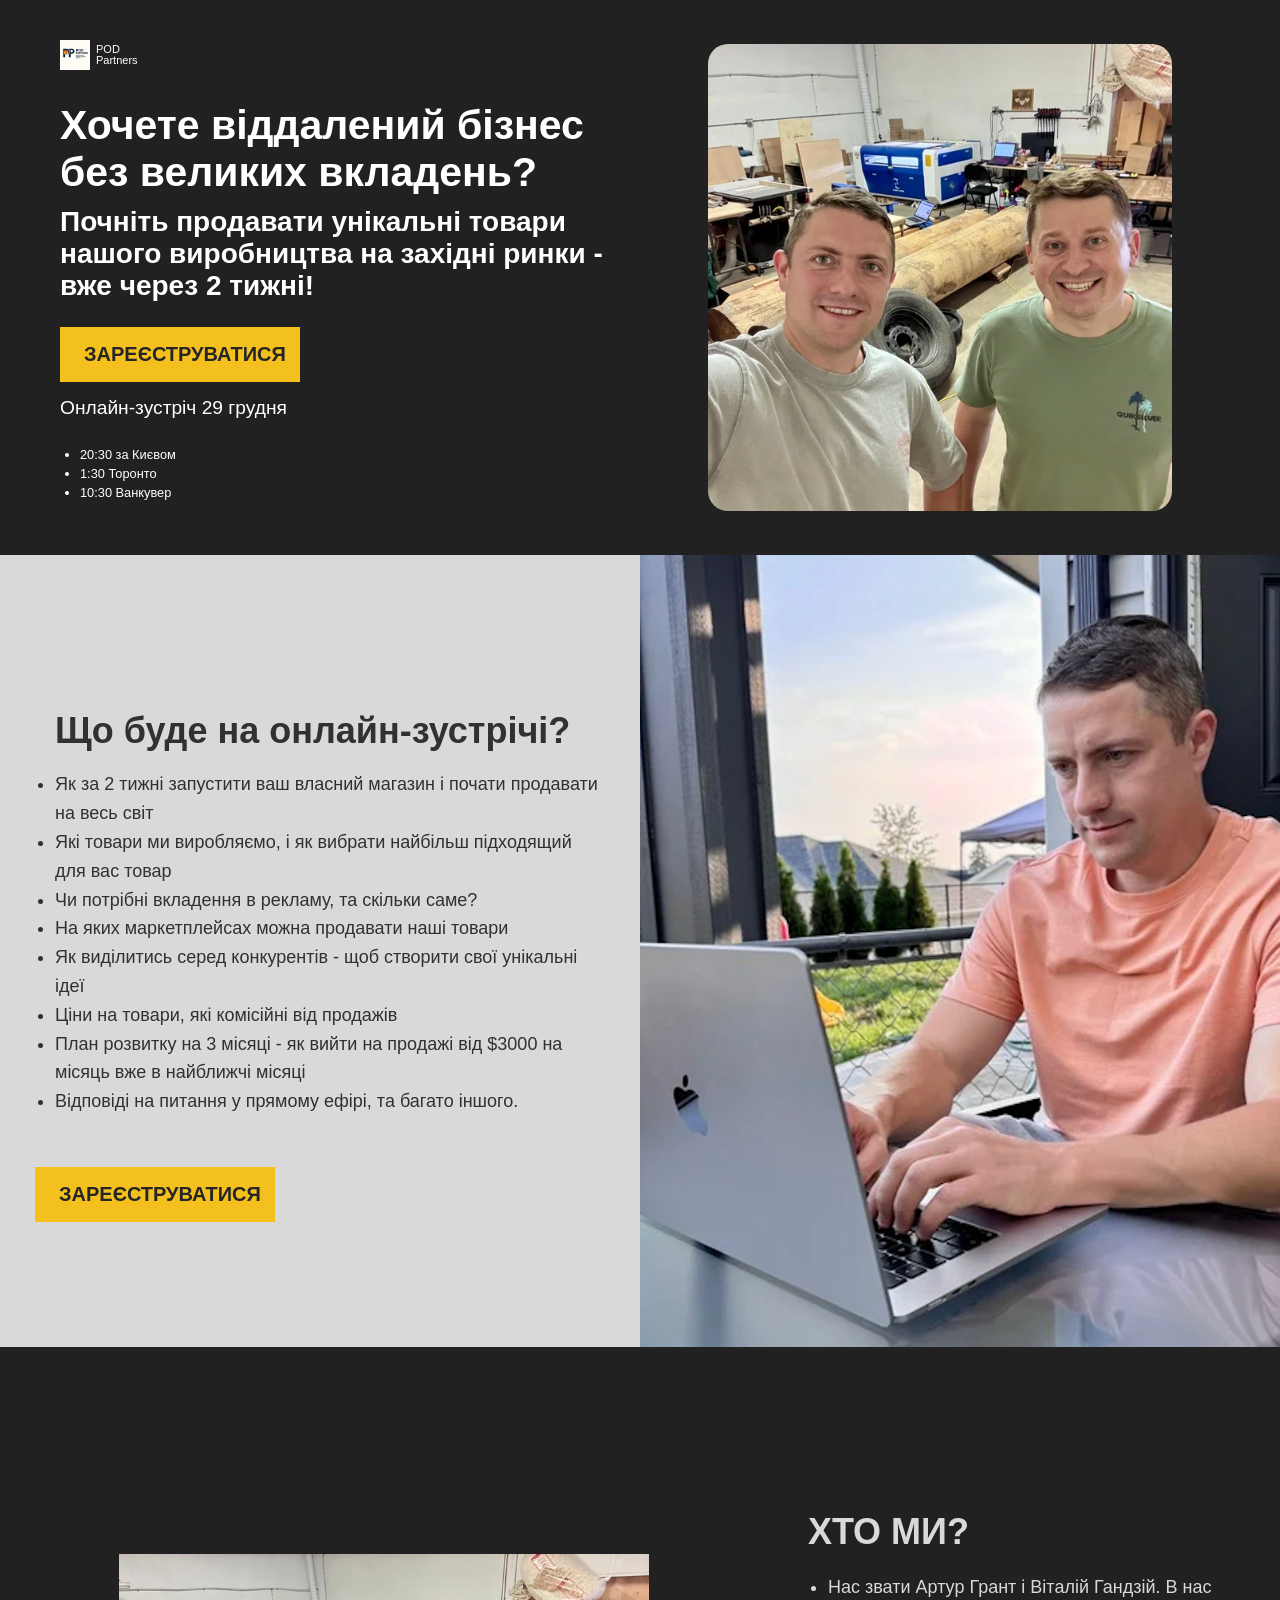
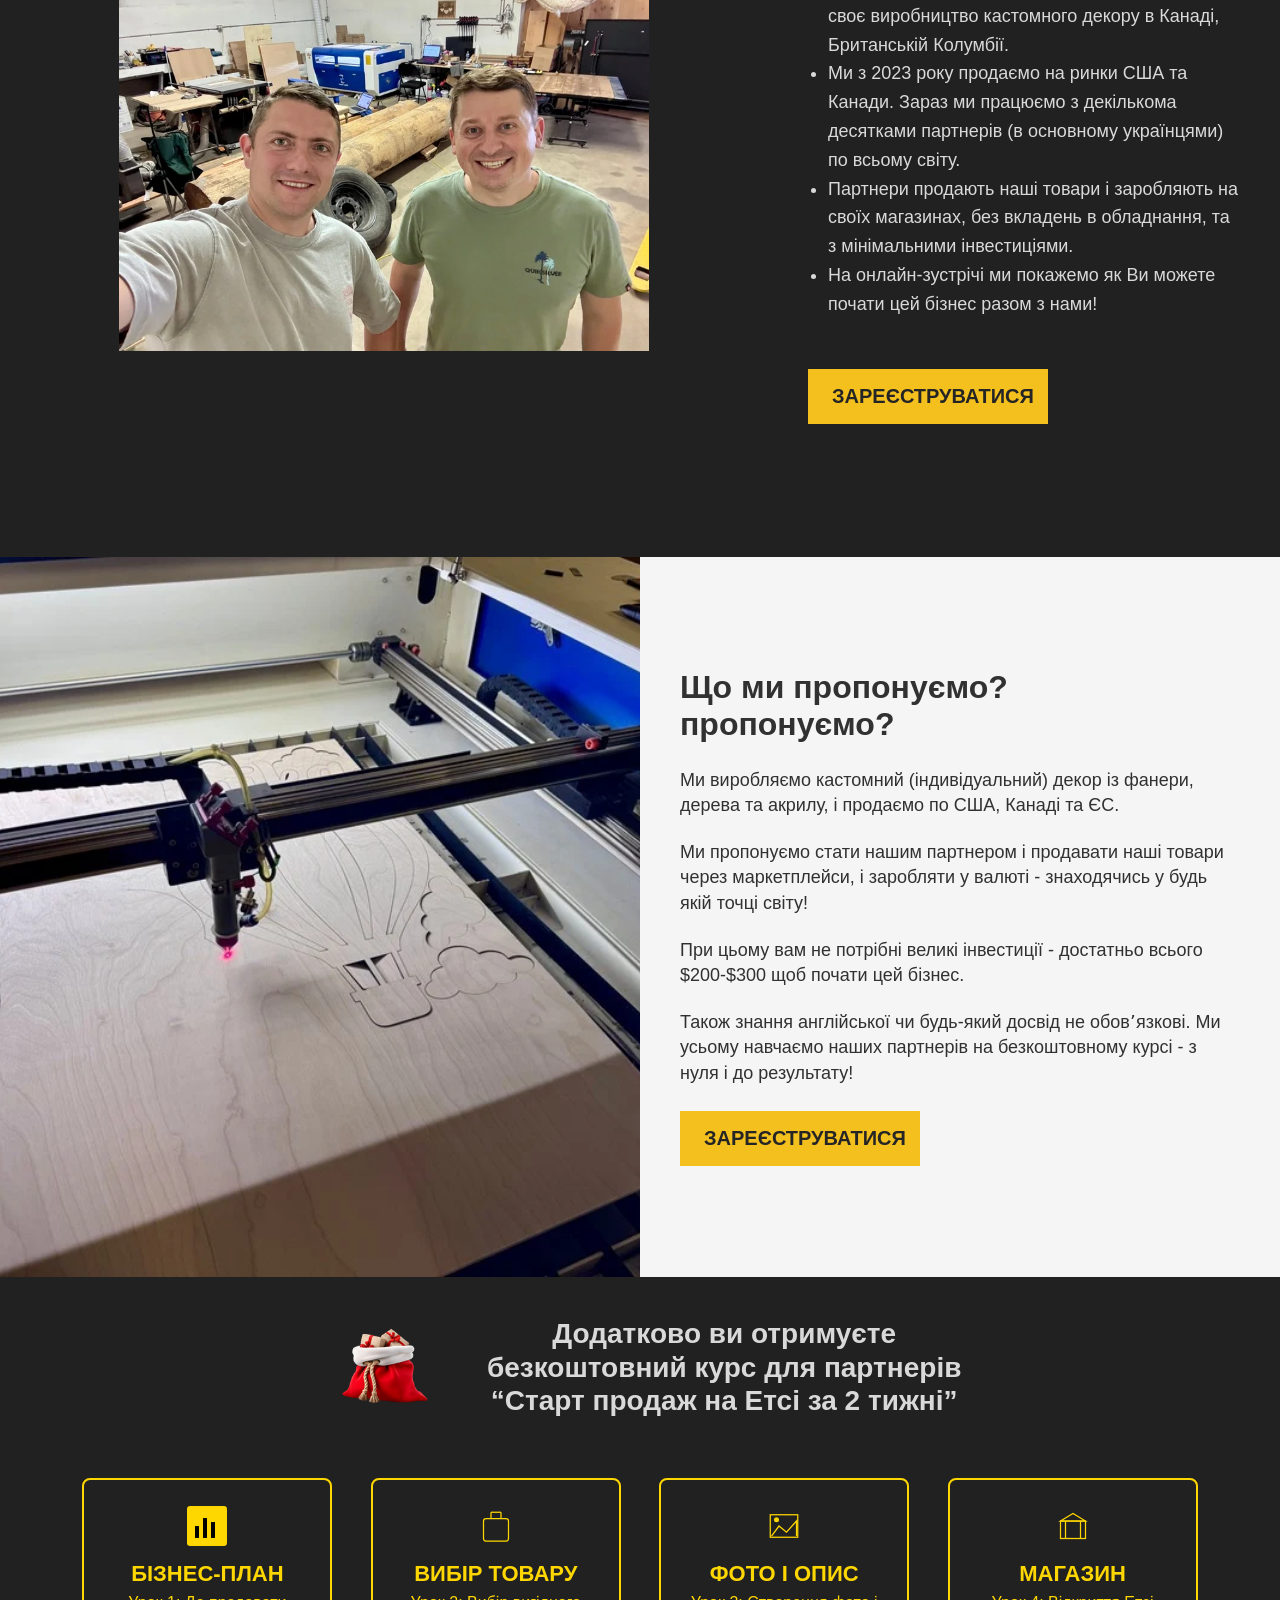
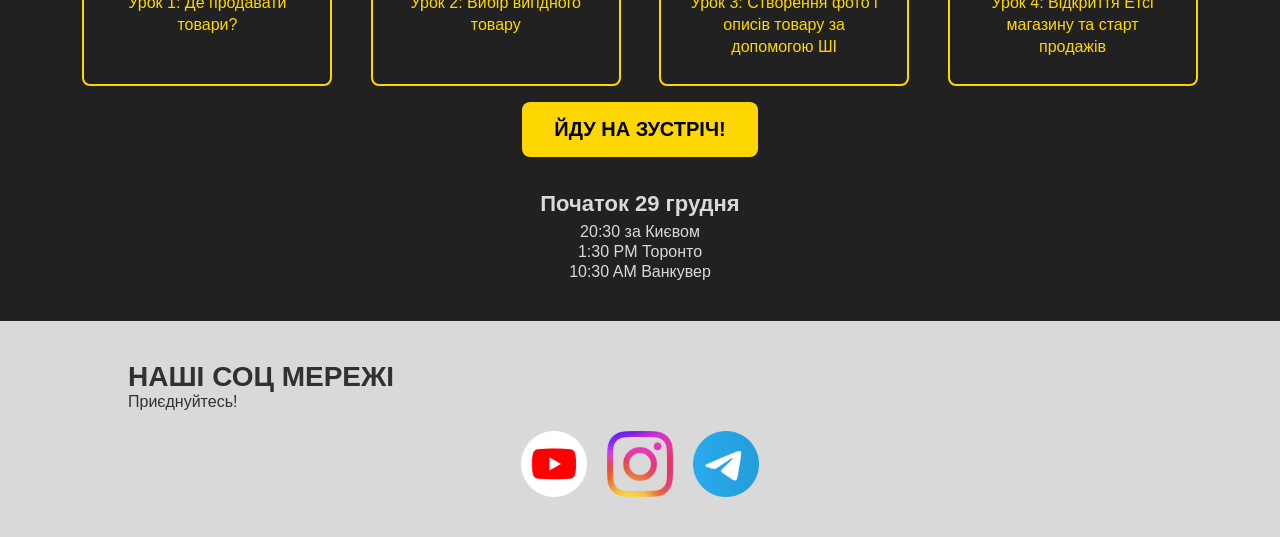
==== index.html @ 42b4d4d8 "redirect anyway" ====
<!DOCTYPE html>
<html lang="ru">

<head>
<meta charset="UTF-8">
<meta name="viewport" content="width=device-width, initial-scale=1.0">
<title>POD Partners</title>

<!-- Google tag (gtag.js) -->
<script async src="https://www.googletagmanager.com/gtag/js?id=G-GY1521CNHJ"></script>
<script>
  window.dataLayer = window.dataLayer || [];
  function gtag(){dataLayer.push(arguments);}
  gtag('js', new Date());
  gtag('config', 'G-GY1521CNHJ');
</script>

</head>

<body style="margin:0; padding:0; background:#212121; color:#fff; font-family:Arial, sans-serif; min-height:100vh;">

<!-- ===================== 1-й блок ===================== -->
<section style="display:flex; flex-wrap:wrap; width:100%; justify-content:center;">
  <div style="flex:1 1 50%; min-width:300px; max-width:600px; padding:40px 20px; box-sizing:border-box; display:flex; flex-direction:column; justify-content:center;"> 
    <div style="display:flex; align-items:center; margin-bottom:12px;">
      <img src="./img/logo.png" alt="Логотип" style="width:6%; max-width:30px; height:auto; margin-right:6px;">
      <div style="display:flex; flex-direction:column; line-height:1; margin-top:-1px;">
        <span style="font-size:11px;">POD</span>
        <span style="font-size:11px;">Partners</span>
      </div>
    </div>

    <h2 style="margin:20px 0 10px 0; font-size:clamp(30px,3.2vw,42px); line-height:clamp(1.2,1.5vw,1.5);">
      Хочете віддалений бізнес без великих вкладень?
    </h2>
    <h2 style="margin:0; font-size:clamp(20px,3.2vw,28px); line-height:clamp(1.2,1.5vw,1.5);">
      Почніть продавати унікальні товари нашого виробництва на західні ринки - вже через 2 тижні!
    </h2>

    <button onclick="openFormModal()" style="margin-top:25px; padding:16px 24px; font-size:clamp(14px,2vw,20px); font-weight:bold; background:rgb(244,192,30); color:#262525; border:none; cursor:pointer; min-width:160px; max-width:240px;">
      ЗАРЕЄСТРУВАТИСЯ
    </button>

    <h2 style="margin-top:15px; font-size:clamp(14px,1.5vw,20px); font-weight:normal; color:#fff;">
      Онлайн-зустріч 29 грудня
    </h2>
    <ul style="margin-top:10px; padding-left:20px; color:#fff; font-size:clamp(12px,1vw,16px); line-height:1.5;">
      <li>20:30 за Києвом</li>
      <li>1:30 Торонто</li>
      <li>10:30 Ванкувер</li>
    </ul>
  </div>

  <div style="flex:1 1 50%; min-width:300px; max-width:600px; padding:20px 10px; box-sizing:border-box; display:flex; justify-content:center; align-items:center;">
    <img src="./img/photo1.1.png" alt="Пример изображения" style="width:80%; max-width:100%; height:auto; border-radius:20px;">
  </div>
</section>




    <!-- 2222222222222222 -->
    <section
        style="display: flex; flex-wrap: wrap; width: 100%; min-height: 88vh; background-color: rgb(217, 217, 217);">

        <!-- Левая колонка -->
        <div
            style="flex: 1 1 50%; padding: clamp(16px, 4.4vw, 35px); box-sizing: border-box; min-width: 300px; display: flex; flex-direction: column; justify-content: center; align-items: flex-start; color: #313131;">

            <!-- Заголовок -->
            <h2
                style="font-size: clamp(26px, 5vw, 36px); color: #313131; margin-bottom: clamp(13px, 2.65vw, 18px); padding-left: 20px; text-align: left;">
                Що буде на онлайн-зустрічі?
            </h2>

            <!-- Список из 8 элементов -->
            <ul
                style="list-style: disc; padding-left: 20px; margin: 0 0 clamp(18px, 2.65vw, 26px) 0; font-size: clamp(14px, 2vw, 18px); line-height: 1.6; text-align: left;">
                <li>Як за 2 тижні запустити ваш власний магазин і почати продавати на весь світ</li>
                <li>Які товари ми виробляємо, і як вибрати найбільш підходящий для вас товар</li>
                <li>Чи потрібні вкладення в рекламу, та скільки саме?</li>
                <li>На яких маркетплейсах можна продавати наші товари</li>
                <li>Як виділитись серед конкурентів - щоб створити свої унікальні ідеї</li>
                <li>Ціни на товари, які комісійні від продажів</li>
                <li>План розвитку на 3 місяці - як вийти на продажі від $3000 на місяць вже в найближчі місяці</li>
                <li>Відповіді на питання у прямому ефірі, та багато іншого.</li>
            </ul>

            <!-- Кнопка -->
            <button onclick="openFormModal()" class="subscribeBtn" style="
        margin-top: 25px;
        padding: 16px 24px; /* увеличили внутренние отступы */
        font-size: clamp(14px, 2vw, 20px); /* увеличили размер текста */
        font-weight: bold;
        background-color: rgb(244, 192, 30);
        color: #262525;
        border: none;
        border-radius: 0;
        cursor: pointer;
        min-width: 160px; /* увеличили минимальную ширину */
        max-width: 240px; /* увеличили максимальную ширину */
    ">
                ЗАРЕЄСТРУВАТИСЯ
            </button>
        </div>

        <!-- Правая колонка с изображением -->
        <div
            style="flex: 1 1 50%; padding: 0; box-sizing: border-box; min-width: 300px; display: flex; justify-content: center; align-items: center;">
            <img src="./img/image_2-1.png" alt="Пример изображения"
                style="width: 100%; height: 100%; object-fit: cover;">
        </div>

    </section>

    <!-- 333333333 -->

    <section style="display: flex; flex-wrap: wrap; width: 100%; min-height: 90vh; background-color: #212121;">

        <!-- Левый блок с фото -->
        <div
            style="flex: 1 1 60%; display: flex; justify-content: center; align-items: center; padding: clamp(20px, 5vw, 40px); box-sizing: border-box; min-width: 300px;">
            <img src="./img/photo1.webp" alt="Фото"
                style="width: 77%; max-width: 77%; height: auto; object-fit: cover;"> <!-- было 70%, стало +10% -->
        </div>

        <!-- Правый блок с текстом и кнопкой -->
        <div
            style="flex: 1 1 40%; display: flex; flex-direction: column; justify-content: center; align-items: flex-start; padding: clamp(20px, 5vw, 40px); box-sizing: border-box; min-width: 250px; max-width: 90%; color: #313131;">

            <!-- Заголовок -->
            <h2
                style="font-size: clamp(26px, 4.5vw, 36px); color: rgb(217, 217, 217); margin-bottom: clamp(15px, 3vw, 20px);">
                ХТО МИ?
            </h2>

            <!-- Список из 4 элементов -->
            <ul
                style="list-style: disc; padding-left: 20px; margin: 0 0 clamp(20px, 3vw, 25px) 0; font-size: clamp(14px, 2vw, 18px); line-height: 1.6; color: rgb(217, 217, 217);">
                <li>Нас звати Артур Грант і Віталій Гандзій. В нас своє виробництво кастомного декору в Канаді,
                    Британській Колумбії.</li>
                <li>Ми з 2023 року продаємо на ринки США та Канади. Зараз ми працюємо з декількома десятками партнерів
                    (в основному українцями) по всьому світу.</li>
                <li>Партнери продають наші товари і заробляють на своїх магазинах, без вкладень в обладнання, та з
                    мінімальними інвестиціями.</li>
                <li>На онлайн-зустрічі ми покажемо як Ви можете почати цей бізнес разом з нами!</li>
            </ul>

            <!-- Кнопка -->
            <button onclick="openFormModal()" class="subscribeBtn" style="
        margin-top: 25px;
        padding: 16px 24px; /* увеличили внутренние отступы */
        font-size: clamp(14px, 2vw, 20px); /* увеличили размер текста */
        font-weight: bold;
        background-color: rgb(244, 192, 30);
        color: #262525;
        border: none;
        border-radius: 0;
        cursor: pointer;
        min-width: 160px; /* увеличили минимальную ширину */
        max-width: 240px; /* увеличили максимальную ширину */
    ">
                ЗАРЕЄСТРУВАТИСЯ
            </button>

        </div>

    </section>

    <!-- 44444444444 -->
    <section style="display: flex; flex-wrap: wrap; width: 100%; min-height: 80vh; background-color: #f5f5f5;">

        <!-- Левая колонка с фото -->
        <div
            style="flex: 1 1 50%; min-width: 300px; display: flex; justify-content: center; align-items: center; box-sizing: border-box; padding: 0;">
            <img src="./img/stanok.webp" alt="Фото" style="width: 100%; height: 100%; object-fit: cover;">
        </div>

        <!-- Правая колонка с текстом -->
        <div
            style="flex: 1 1 50%; min-width: 300px; display: flex; flex-direction: column; justify-content: center; align-items: flex-start; padding: clamp(20px, 4vw, 40px); box-sizing: border-box; color: #313131;">

            <!-- Заголовок -->
            <h2 style="font-size: clamp(24px, 4vw, 32px); margin: 0;">
                Що ми пропонуємо?
            </h2>
            <h2 style="font-size: clamp(24px, 4vw, 32px); margin: 0;">
                пропонуємо?
            </h2>

            <!-- Список из 4 элементов -->
            <ul
                style="list-style: none; padding-left: 0; margin: clamp(20px, 3vw, 25px) 0 0 0; font-size: clamp(14px, 2vw, 18px); line-height: 1.4;">
                <li style="margin-bottom: clamp(18px, 3.5vw, 22px);">
                    Ми виробляємо кастомний (індивідуальний) декор із фанери, дерева та акрилу, і продаємо по США,
                    Канаді та ЄС.
                </li>
                <li style="margin-bottom: clamp(18px, 3.5vw, 22px);">
                    Ми пропонуємо стати нашим партнером і продавати наші товари через маркетплейси, і заробляти у валюті
                    - знаходячись у будь якій точці світу!
                </li>
                <li style="margin-bottom: clamp(18px, 3.5vw, 22px);">
                    При цьому вам не потрібні великі інвестиції - достатньо всього $200-$300 щоб почати цей бізнес.
                </li>
                <li style="margin-bottom: 0;">
                    Також знання англійської чи будь-який досвід не обовʼязкові. Ми усьому навчаємо наших партнерів на
                    безкоштовному курсі - з нуля і до результату!
                </li>
            </ul>


            <!-- Кнопка -->
            <button onclick="openFormModal()" class="subscribeBtn" style="
        margin-top: 25px;
        padding: 16px 24px; /* увеличили внутренние отступы */
        font-size: clamp(14px, 2vw, 20px); /* увеличили размер текста */
        font-weight: bold;
        background-color: rgb(244, 192, 30);
        color: #262525;
        border: none;
        border-radius: 0;
        cursor: pointer;
        min-width: 160px; /* увеличили минимальную ширину */
        max-width: 240px; /* увеличили максимальную ширину */
    ">
                ЗАРЕЄСТРУВАТИСЯ
            </button>

        </div>

    </section>

    <!-- 555555555555 -->

    <section
        style="background-color: #212121; color: #fff; width: 100%; padding: clamp(20px, 5vw, 40px) 0; display: flex; flex-direction: column; align-items: center;">

        <!-- Блок с фото и заголовками -->
        <div
            style="display: flex; align-items: center; justify-content: center; width: 90%; max-width: 1200px; flex-wrap: wrap; gap: clamp(20px, 3vw, 40px); margin-bottom: clamp(40px, 5vw, 60px);">

            <!-- Фото слева, увеличено -->
            <img src="./img/mishok.webp" alt="Фото"
                style="height: 100%; width: auto; object-fit: cover; max-height: calc(3 * 1.2em * 1.5);">

            <!-- Текст справа, по центру колонки, крупнее -->
            <div
                style="display: flex; flex-direction: column; justify-content: center; height: 100%; text-align: center;">
                <span
                    style="font-weight: bold; color: rgb(217, 217, 217);font-size: clamp(20px, 3vw, 28px); line-height: 1.2;">Додатково
                    ви отримуєте</span>
                <span
                    style="font-weight: bold; font-size: clamp(20px, 3vw, 28px); color: rgb(217, 217, 217); line-height: 1.2;">
                    безкоштовний курс для партнерів
                </span>
                <span
                    style="font-weight: bold;color: rgb(217, 217, 217); font-size: clamp(20px, 3vw, 28px); line-height: 1.2;">“Старт
                    продаж на Етсі за 2 тижні”</span>
            </div>

        </div>

        <!-- Золотые рамки под блоком -->
        <div
            style="display: flex; flex-wrap: wrap; justify-content: center; gap: clamp(20px, 3vw, 40px); width: 90%; max-width: 1200px;">

            <!-- Блок 1 -->
            <div
                style="flex: 1 1 220px; max-width: 250px; border: 2px solid gold; display: flex; flex-direction: column; align-items: center; padding: clamp(20px, 2vw, 30px); box-sizing: border-box; text-align: center; border-radius: 8px;">
                <svg width="40" height="40" viewBox="0 0 50 50" xmlns="http://www.w3.org/2000/svg">
                    <rect width="50" height="50" rx="4" ry="4" fill="gold" />
                    <rect x="10" y="25" width="5" height="15" fill="#000" />
                    <rect x="20" y="15" width="5" height="25" fill="#000" />
                    <rect x="30" y="20" width="5" height="20" fill="#000" />
                </svg>
                <h3
                    style="font-size: clamp(18px, 2.5vw, 22px); color: gold; font-weight: bold; margin: clamp(10px, 1.5vw, 15px) 0 5px 0;">
                    БІЗНЕС-ПЛАН</h3>
                <p style="font-size: clamp(14px, 1.8vw, 16px); color: gold; line-height: 1.4; margin: 0;">Урок 1: Де
                    продавати товари?</p>
            </div>

            <!-- Блок 2 -->
            <div
                style="flex: 1 1 220px; max-width: 250px; border: 2px solid gold; display: flex; flex-direction: column; align-items: center; padding: clamp(20px, 2vw, 30px); box-sizing: border-box; text-align: center; border-radius: 8px;">
                <svg width="40" height="40" viewBox="0 0 64 64" xmlns="http://www.w3.org/2000/svg">
                    <rect x="12" y="20" width="40" height="36" rx="4" ry="4" fill="none" stroke="gold"
                        stroke-width="2" />
                    <line x1="24" y1="20" x2="24" y2="10" stroke="gold" stroke-width="2" />
                    <line x1="40" y1="20" x2="40" y2="10" stroke="gold" stroke-width="2" />
                    <line x1="24" y1="10" x2="40" y2="10" stroke="gold" stroke-width="2" />
                </svg>
                <h3
                    style="font-size: clamp(18px, 2.5vw, 22px); color: gold; font-weight: bold; margin: clamp(10px, 1.5vw, 15px) 0 5px 0;">
                    ВИБІР ТОВАРУ</h3>
                <p style="font-size: clamp(14px, 1.8vw, 16px); color: gold; line-height: 1.4; margin: 0;">Урок 2: Вибір
                    вигідного товару</p>
            </div>

            <!-- Блок 3 -->
            <div
                style="flex: 1 1 220px; max-width: 250px; border: 2px solid gold; display: flex; flex-direction: column; align-items: center; padding: clamp(20px, 2vw, 30px); box-sizing: border-box; text-align: center; border-radius: 8px;">
                <svg width="40" height="40" viewBox="0 0 64 64" xmlns="http://www.w3.org/2000/svg">
                    <rect x="10" y="14" width="44" height="36" fill="none" stroke="gold" stroke-width="2" />
                    <polyline points="12,48 24,32 36,42 52,24 52,48" fill="none" stroke="gold" stroke-width="2" />
                    <circle cx="20" cy="22" r="3" fill="gold" stroke="gold" stroke-width="2" />
                </svg>
                <h3
                    style="font-size: clamp(18px, 2.5vw, 22px); color: gold; font-weight: bold; margin: clamp(10px, 1.5vw, 15px) 0 5px 0;">
                    ФОТО І ОПИС</h3>
                <p style="font-size: clamp(14px, 1.8vw, 16px); color: gold; line-height: 1.4; margin: 0;">Урок 3:
                    Створення фото і описів товару за допомогою ШІ</p>
            </div>

            <!-- Блок 4 -->
            <div
                style="flex: 1 1 220px; max-width: 250px; border: 2px solid gold; display: flex; flex-direction: column; align-items: center; padding: clamp(20px, 2vw, 30px); box-sizing: border-box; text-align: center; border-radius: 8px;">
                <svg width="40" height="40" viewBox="0 0 64 64" xmlns="http://www.w3.org/2000/svg">
                    <rect x="12" y="24" width="40" height="28" fill="none" stroke="gold" stroke-width="2" />
                    <polygon points="12,24 32,12 52,24" fill="none" stroke="gold" stroke-width="2" />
                    <line x1="20" y1="24" x2="20" y2="52" stroke="gold" stroke-width="2" />
                    <line x1="44" y1="24" x2="44" y2="52" stroke="gold" stroke-width="2" />
                </svg>
                <h3
                    style="font-size: clamp(18px, 2.5vw, 22px);  color: gold; font-weight: bold; margin: clamp(10px, 1.5vw, 15px) 0 5px 0;">
                    МАГАЗИН</h3>
                <p style="font-size: clamp(14px, 1.8vw, 16px); color: gold; line-height: 1.4; margin: 0;">Урок 4:
                    Відкриття Етсі магазину та старт продажів</p>
            </div>

        </div>
        <button onclick="openFormModal()" class="subscribeBtn" style="
    padding: clamp(12px, 2vw, 16px) clamp(24px, 4vw, 32px);
    font-size: clamp(16px, 2vw, 20px);
    font-weight: bold;
    color: #000;
    background-color: gold;
    border: none;
    border-radius: 8px;
    cursor: pointer;
    transition: transform 0.2s, background-color 0.2s;
    margin-top: clamp(12px, 2vw, 16px);
" onmouseover="this.style.transform='scale(1.05)'; this.style.backgroundColor='#f4c01e';"
            onmouseout="this.style.transform='scale(1)'; this.style.backgroundColor='gold';">
            ЙДУ НА ЗУСТРІЧ!
        </button>

        <div style="text-align: center; margin-top: clamp(2px, 0.5vw, 4px); max-width: 600px;">
            <h4
                style="font-size: clamp(18px, 2.5vw, 22px); color: rgb(217, 217, 217); font-weight: bold; margin-bottom: clamp(4px, 0.5vw, 6px);">
                Початок 29 грудня
            </h4>
            <ul
                style="list-style: none; padding: 0; margin: 0; display: flex; flex-direction: column; gap: clamp(1px, 0.3vw, 2px); align-items: center;">
                <li style="font-size: clamp(14px, 1.8vw, 16px); color: rgb(217, 217, 217);">20:30 за Києвом</li>
                <li style="font-size: clamp(14px, 1.8vw, 16px); color: rgb(217, 217, 217);">1:30 PM Торонто</li>
                <li style="font-size: clamp(14px, 1.8vw, 16px); color: rgb(217, 217, 217);">10:30 AM Ванкувер</li>
            </ul>
        </div>



    </section>

    <!-- 66666666666666 -->

    <section
        style="background-color: rgb(217, 217, 217); color: #fff; width: 100%; padding: clamp(20px, 5vw, 40px) 0; display: flex; flex-direction: column; align-items: flex-start;">

        <!-- Заголовок -->
        <h2 style="font-size: clamp(22px, 3vw, 28px); color: #313131; font-weight: bold; margin: 0 0 0 10%;">
            НАШІ СОЦ МЕРЕЖІ
        </h2>

        <span
            style="font-size: clamp(14px, 1.5vw, 16px); color: #313131; font-weight: normal; margin: 0 0 0 10%; display: block;">
            Приєднуйтесь!
        </span>

        <!-- Ряд фото -->
        <div
            style="display: flex; justify-content: center; gap: clamp(12px, 3vw, 20px); width: 100%; margin-top: clamp(10px, 2vw, 20px);">
            <!-- Фото 1 -->
            <a href="https://www.youtube.com/channel/UCvHFZEfZ4lCTB4Y58-z7Aaw" target="_blank"
                style="display: block; width: clamp(33px, 6vw, 66px); height: clamp(33px, 6vw, 66px); border-radius: 8px; overflow: hidden;">
                <img src="./img/utub.png" alt="youtube" style="width: 100%; height: 100%; object-fit: cover;">
            </a>

            <!-- Фото 2 -->
            <a href="https://instagram.com" target="_blank"
                style="display: block; width: clamp(33px, 6vw, 66px); height: clamp(33px, 6vw, 66px); border-radius: 8px; overflow: hidden;">
                <img src="./img/insta.webp" alt="Instagram" style="width: 100%; height: 100%; object-fit: cover;">
            </a>

            <!-- Фото 3 -->
            <a href="https://t.me/+5SDJBIJl-fRlMWIy" target="_blank"
                style="display: block; width: clamp(33px, 6vw, 66px); height: clamp(33px, 6vw, 66px); border-radius: 8px; overflow: hidden;">
                <img src="./img/telega.webp" alt="telegram" style="width: 100%; height: 100%; object-fit: cover;">
            </a>
        </div>



    </section>


<!-- ===================== Модальное окно ===================== -->
<!-- FORM MODAL -->
<!-- FORM MODAL -->
<!-- FORM MODAL -->
<div id="formModal" style="
    display:none;
    position:fixed;
    inset:0;
    background:rgba(0,0,0,0.7);
    justify-content:center;
    align-items:center;
    z-index:9999;
    padding: clamp(16px, 4vw, 32px);
    box-sizing:border-box;
">

    <div style="
        background-color: rgb(217, 217, 217);
        width: 100%;
        max-width: clamp(320px, 40vw, 420px);
        border-radius: clamp(10px, 2vw, 16px);
        padding: clamp(20px, 5vw, 40px);
        position: relative;
        box-shadow: 0 10px 40px rgba(0,0,0,0.4);
        box-sizing: border-box;
    ">

        <button onclick="closeFormModal()" style="
            position:absolute;
            top: clamp(10px, 2vw, 16px);
            right: clamp(10px, 2vw, 16px);
            background:none;
            border:none;
            font-size: clamp(22px, 3vw, 26px);
            cursor:pointer;
            color:#313131;
        ">×</button>

        <h2 style="
            font-size: clamp(22px, 3vw, 28px);
            color: #313131;
            font-weight: bold;
            margin: 0 0 6px 0;
        ">ЗАЛИШАЙ ЗАЯВКУ</h2>

        <span style="
            font-size: clamp(14px, 1.5vw, 16px);
            color: #313131;
            display: block;
            margin-bottom: 20px;
        ">Ми зв’яжемось з тобою</span>

        <!-- SENDPULSE FORM -->
        <div id="sp-form-250745"
             sp-id="250745"
             sp-hash="6c9dc17687c10e9f210d3dfa3d459ca02bd064362a7ea7143cd0230efe058e1b"
             sp-lang="ua"
             class="sp-form sp-form-regular">

            <div class="sp-form-fields-wrapper">
                <form id="mySendPulseForm" novalidate class="sp-element-container">

                    <!-- EMAIL -->
                    <div class="sp-field" style="margin-bottom: 14px;">
                        <label style="font-weight:bold;color:#313131;">Email *</label>
                        <input type="email"
                               name="sform[email]"
                               required
                               style="width:100%;padding:12px;border-radius:8px;border:1px solid #aaa;">
                    </div>

                    <!-- NAME -->
                    <div class="sp-field" style="margin-bottom: 18px;">
                        <label style="font-weight:bold;color:#313131;">Ім'я</label>
                        <input type="text"
                               name="sform[0JjQvNGP]"
                               style="width:100%;padding:12px;border-radius:8px;border:1px solid #aaa;">
                    </div>

                    <!-- 🔒 UTM HIDDEN FIELDS -->
                    <input type="hidden" name="utm_source">
                    <input type="hidden" name="utm_medium">
                    <input type="hidden" name="utm_campaign">
                    <input type="hidden" name="utm_content">
                    <input type="hidden" name="utm_term">

                    <button type="submit" class="sp-button" style="
                        width:100%;
                        padding:14px;
                        font-size:18px;
                        font-weight:bold;
                        background:gold;
                        border:none;
                        border-radius:8px;
                        cursor:pointer;
                    ">
                        ЙДУ НА ЗУСТРІЧ!
                    </button>

                </form>
            </div>
        </div>
        <!-- /SENDPULSE FORM -->

    </div>
</div>

<script async src="//web.webformscr.com/apps/fc3/build/default-handler.js"></script>

<script>
    // Открытие и закрытие модалки
    function openFormModal() {
        const modal = document.getElementById('formModal');
        if(modal) modal.style.display = 'flex';
    }

    function closeFormModal() {
        const modal = document.getElementById('formModal');
        if(modal) modal.style.display = 'none';
    }

    // Заполнение UTM
    (function () {
        const params = new URLSearchParams(window.location.search);
        const utms = ['utm_source','utm_medium','utm_campaign','utm_content','utm_term'];

        utms.forEach(utm => {
            const input = document.querySelector(`input[name="${utm}"]`);
            if (input && params.get(utm)) {
                input.value = params.get(utm);
            }
        });
    })();

    // Универсальная отправка формы + редирект
    const form = document.getElementById('mySendPulseForm');
    if(form){
        form.addEventListener('submit', function(e){
            e.preventDefault();

            // Отправка через SendPulse, если скрипт доступен
            if(typeof sp !== 'undefined' && sp.forms && sp.forms.submit){
                sp.forms.submit(form);
            }

            // Редирект в любом случае через 1 сек
            setTimeout(()=>{
                closeFormModal();
                window.location.href = 'thank-you.html';
            }, 1000); // 1 сек задержка, чтобы отправка прошла
        });
    }
</script>



  </body>
  </html>
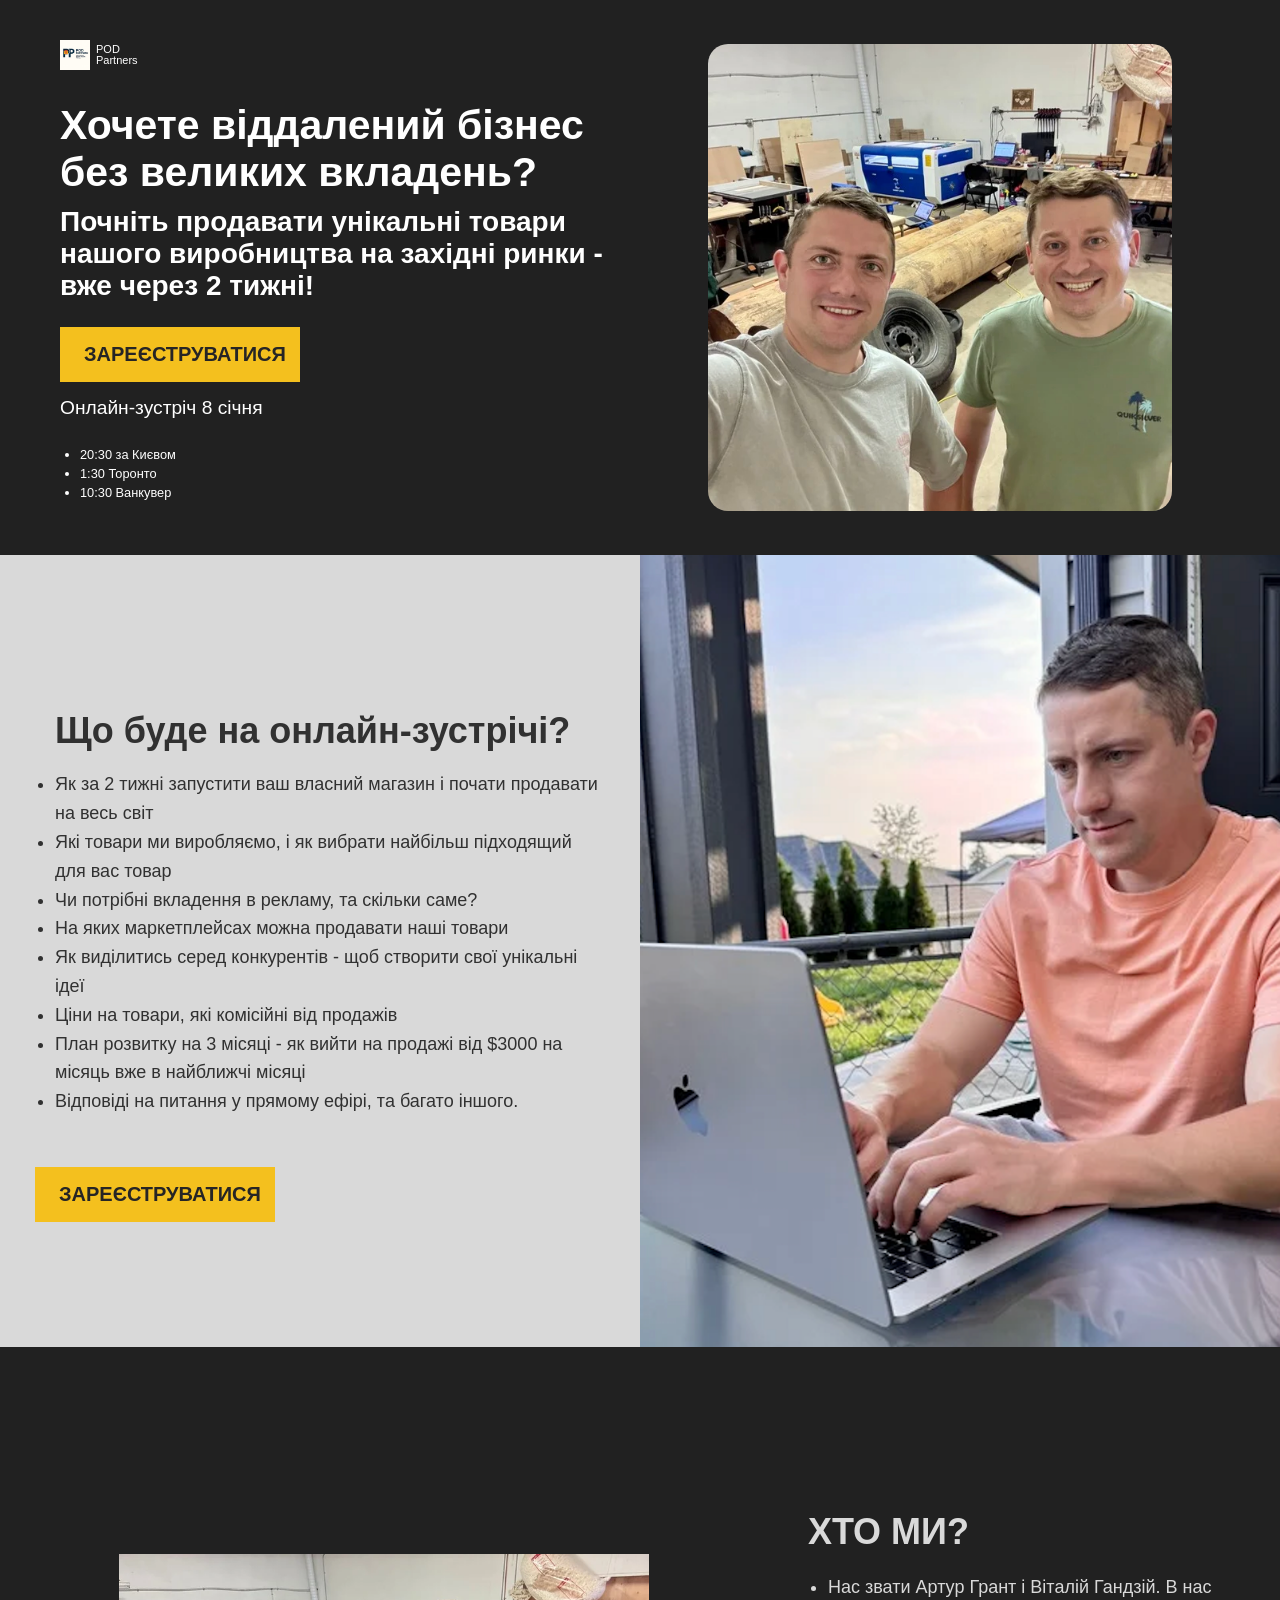
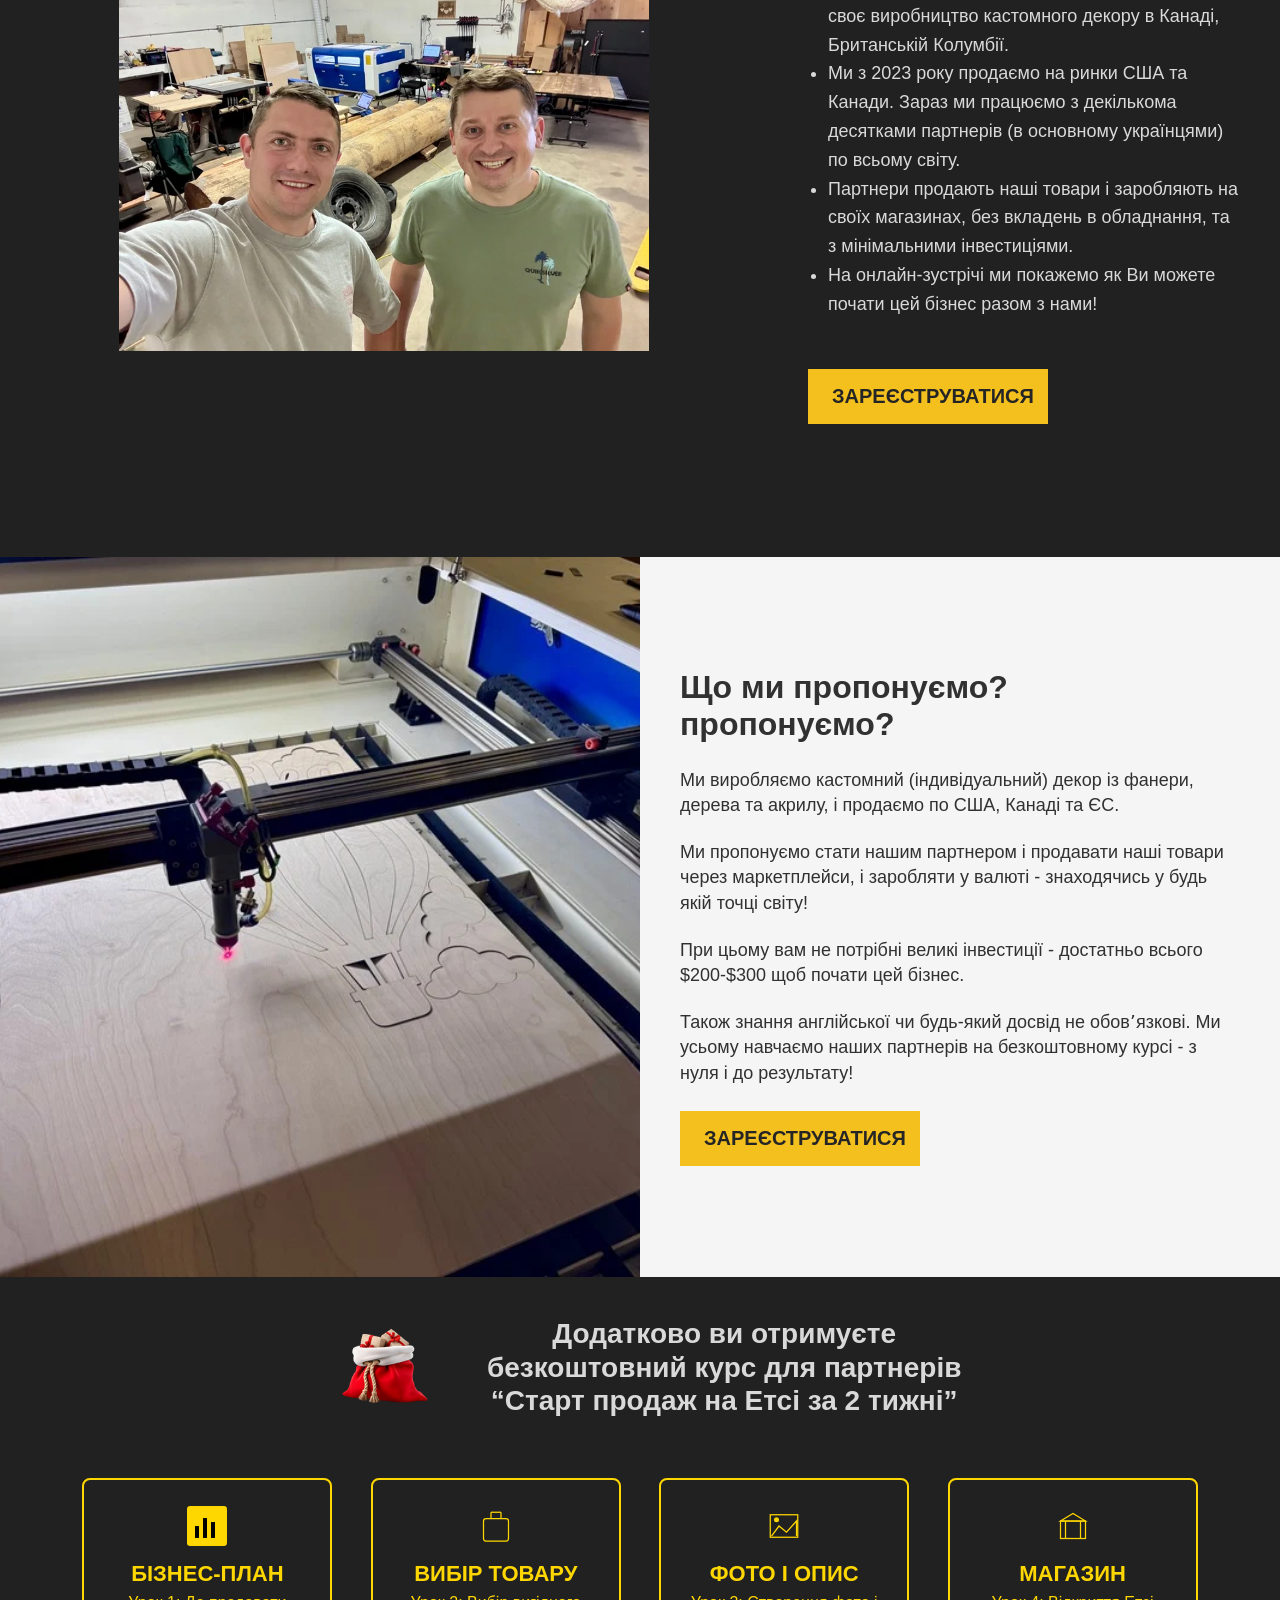
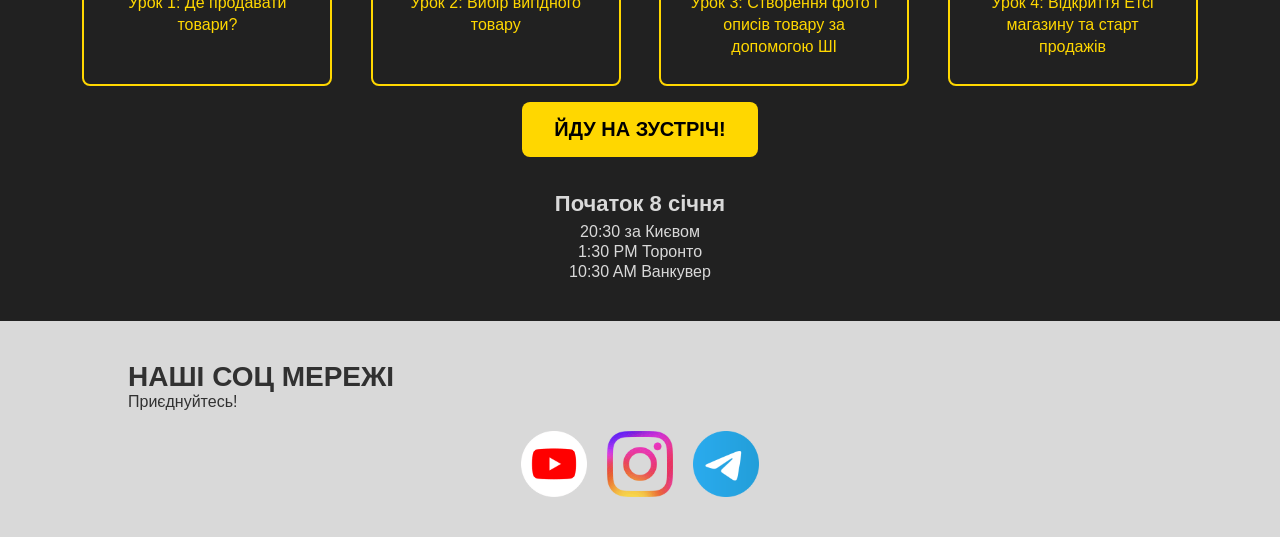
==== commit e4cee4c4: "change date 8 Jun" ====
--- a/index.html
+++ b/index.html
@@ -2,59 +2,65 @@
 <html lang="ru">
 
 <head>
-<meta charset="UTF-8">
-<meta name="viewport" content="width=device-width, initial-scale=1.0">
-<title>POD Partners</title>
-
-<!-- Google tag (gtag.js) -->
-<script async src="https://www.googletagmanager.com/gtag/js?id=G-GY1521CNHJ"></script>
-<script>
-  window.dataLayer = window.dataLayer || [];
-  function gtag(){dataLayer.push(arguments);}
-  gtag('js', new Date());
-  gtag('config', 'G-GY1521CNHJ');
-</script>
+    <meta charset="UTF-8">
+    <meta name="viewport" content="width=device-width, initial-scale=1.0">
+    <title>POD Partners</title>
+
+    <!-- Google tag (gtag.js) -->
+    <script async src="https://www.googletagmanager.com/gtag/js?id=G-GY1521CNHJ"></script>
+    <script>
+        window.dataLayer = window.dataLayer || [];
+        function gtag() { dataLayer.push(arguments); }
+        gtag('js', new Date());
+        gtag('config', 'G-GY1521CNHJ');
+    </script>
 
 </head>
 
 <body style="margin:0; padding:0; background:#212121; color:#fff; font-family:Arial, sans-serif; min-height:100vh;">
 
-<!-- ===================== 1-й блок ===================== -->
-<section style="display:flex; flex-wrap:wrap; width:100%; justify-content:center;">
-  <div style="flex:1 1 50%; min-width:300px; max-width:600px; padding:40px 20px; box-sizing:border-box; display:flex; flex-direction:column; justify-content:center;"> 
-    <div style="display:flex; align-items:center; margin-bottom:12px;">
-      <img src="./img/logo.png" alt="Логотип" style="width:6%; max-width:30px; height:auto; margin-right:6px;">
-      <div style="display:flex; flex-direction:column; line-height:1; margin-top:-1px;">
-        <span style="font-size:11px;">POD</span>
-        <span style="font-size:11px;">Partners</span>
-      </div>
-    </div>
-
-    <h2 style="margin:20px 0 10px 0; font-size:clamp(30px,3.2vw,42px); line-height:clamp(1.2,1.5vw,1.5);">
-      Хочете віддалений бізнес без великих вкладень?
-    </h2>
-    <h2 style="margin:0; font-size:clamp(20px,3.2vw,28px); line-height:clamp(1.2,1.5vw,1.5);">
-      Почніть продавати унікальні товари нашого виробництва на західні ринки - вже через 2 тижні!
-    </h2>
-
-    <button onclick="openFormModal()" style="margin-top:25px; padding:16px 24px; font-size:clamp(14px,2vw,20px); font-weight:bold; background:rgb(244,192,30); color:#262525; border:none; cursor:pointer; min-width:160px; max-width:240px;">
-      ЗАРЕЄСТРУВАТИСЯ
-    </button>
-
-    <h2 style="margin-top:15px; font-size:clamp(14px,1.5vw,20px); font-weight:normal; color:#fff;">
-      Онлайн-зустріч 29 грудня
-    </h2>
-    <ul style="margin-top:10px; padding-left:20px; color:#fff; font-size:clamp(12px,1vw,16px); line-height:1.5;">
-      <li>20:30 за Києвом</li>
-      <li>1:30 Торонто</li>
-      <li>10:30 Ванкувер</li>
-    </ul>
-  </div>
-
-  <div style="flex:1 1 50%; min-width:300px; max-width:600px; padding:20px 10px; box-sizing:border-box; display:flex; justify-content:center; align-items:center;">
-    <img src="./img/photo1.1.png" alt="Пример изображения" style="width:80%; max-width:100%; height:auto; border-radius:20px;">
-  </div>
-</section>
+    <!-- ===================== 1-й блок ===================== -->
+    <section style="display:flex; flex-wrap:wrap; width:100%; justify-content:center;">
+        <div
+            style="flex:1 1 50%; min-width:300px; max-width:600px; padding:40px 20px; box-sizing:border-box; display:flex; flex-direction:column; justify-content:center;">
+            <div style="display:flex; align-items:center; margin-bottom:12px;">
+                <img src="./img/logo.png" alt="Логотип"
+                    style="width:6%; max-width:30px; height:auto; margin-right:6px;">
+                <div style="display:flex; flex-direction:column; line-height:1; margin-top:-1px;">
+                    <span style="font-size:11px;">POD</span>
+                    <span style="font-size:11px;">Partners</span>
+                </div>
+            </div>
+
+            <h2 style="margin:20px 0 10px 0; font-size:clamp(30px,3.2vw,42px); line-height:clamp(1.2,1.5vw,1.5);">
+                Хочете віддалений бізнес без великих вкладень?
+            </h2>
+            <h2 style="margin:0; font-size:clamp(20px,3.2vw,28px); line-height:clamp(1.2,1.5vw,1.5);">
+                Почніть продавати унікальні товари нашого виробництва на західні ринки - вже через 2 тижні!
+            </h2>
+
+            <button onclick="openFormModal()"
+                style="margin-top:25px; padding:16px 24px; font-size:clamp(14px,2vw,20px); font-weight:bold; background:rgb(244,192,30); color:#262525; border:none; cursor:pointer; min-width:160px; max-width:240px;">
+                ЗАРЕЄСТРУВАТИСЯ
+            </button>
+
+            <h2 style="margin-top:15px; font-size:clamp(14px,1.5vw,20px); font-weight:normal; color:#fff;">
+                Онлайн-зустріч 8 січня
+            </h2>
+            <ul
+                style="margin-top:10px; padding-left:20px; color:#fff; font-size:clamp(12px,1vw,16px); line-height:1.5;">
+                <li>20:30 за Києвом</li>
+                <li>1:30 Торонто</li>
+                <li>10:30 Ванкувер</li>
+            </ul>
+        </div>
+
+        <div
+            style="flex:1 1 50%; min-width:300px; max-width:600px; padding:20px 10px; box-sizing:border-box; display:flex; justify-content:center; align-items:center;">
+            <img src="./img/photo1.1.png" alt="Пример изображения"
+                style="width:80%; max-width:100%; height:auto; border-radius:20px;">
+        </div>
+    </section>
 
 
 
@@ -348,7 +354,7 @@
         <div style="text-align: center; margin-top: clamp(2px, 0.5vw, 4px); max-width: 600px;">
             <h4
                 style="font-size: clamp(18px, 2.5vw, 22px); color: rgb(217, 217, 217); font-weight: bold; margin-bottom: clamp(4px, 0.5vw, 6px);">
-                Початок 29 грудня
+                Початок 8 січня
             </h4>
             <ul
                 style="list-style: none; padding: 0; margin: 0; display: flex; flex-direction: column; gap: clamp(1px, 0.3vw, 2px); align-items: center;">
@@ -404,161 +410,127 @@
     </section>
 
 
-<!-- ===================== Модальное окно ===================== -->
-<!-- FORM MODAL -->
-<!-- FORM MODAL -->
-<!-- FORM MODAL -->
+    <!-- ===================== Модальное окно ===================== -->
+    <!-- FORM MODAL -->
+    <!-- FORM MODAL -->
+    <!-- FORM MODAL -->
+    <!-- FORM MODAL -->
 <div id="formModal" style="
-    display:none;
-    position:fixed;
-    inset:0;
-    background:rgba(0,0,0,0.7);
-    justify-content:center;
-    align-items:center;
-    z-index:9999;
-    padding: clamp(16px, 4vw, 32px);
-    box-sizing:border-box;
+display:none;
+position:fixed;
+inset:0;
+background:rgba(0,0,0,0.7);
+justify-content:center;
+align-items:center;
+z-index:9999;
+padding:20px;
 ">
 
-    <div style="
-        background-color: rgb(217, 217, 217);
-        width: 100%;
-        max-width: clamp(320px, 40vw, 420px);
-        border-radius: clamp(10px, 2vw, 16px);
-        padding: clamp(20px, 5vw, 40px);
-        position: relative;
-        box-shadow: 0 10px 40px rgba(0,0,0,0.4);
-        box-sizing: border-box;
-    ">
-
-        <button onclick="closeFormModal()" style="
-            position:absolute;
-            top: clamp(10px, 2vw, 16px);
-            right: clamp(10px, 2vw, 16px);
-            background:none;
+  <div style="
+  background:#d9d9d9;
+  width:100%;
+  max-width:420px;
+  border-radius:14px;
+  padding:32px;
+  position:relative;
+  box-shadow:0 10px 40px rgba(0,0,0,.4);
+  ">
+
+    <button onclick="closeFormModal()" style="
+    position:absolute;
+    top:12px;
+    right:12px;
+    background:none;
+    border:none;
+    font-size:26px;
+    cursor:pointer;">×</button>
+
+    <h2 style="margin:0 0 6px; color:#313131;">Зареєструйтесь на онлайн зустріч - і підтвердіть Ваш email</h2>
+    
+
+    <!-- SENDPULSE FORM -->
+    <div id="sp-form-250745"
+      sp-id="250745"
+      sp-hash="6c9dc17687c10e9f210d3dfa3d459ca02bd064362a7ea7143cd0230efe058e1b"
+      sp-lang="ua"
+      class="sp-form sp-form-regular">
+
+      <div class="sp-form-fields-wrapper">
+        <form class="sp-element-container" novalidate>
+
+          <div class="sp-field" style="margin-bottom:14px;color:#313131;">
+            <label>Email *</label>
+            <input type="email" name="sform[email]" required
+              style="width:100%;padding:12px;border-radius:8px;">
+          </div>
+
+          <div class="sp-field" style="margin-bottom:18px;color:#313131;">
+            <label>Ім'я</label>
+            <input type="text" name="sform[0JjQvNGP]"
+              style="width:100%;padding:12px;border-radius:8px;">
+          </div>
+
+          <!-- 🔥 UTM (ОБЯЗАТЕЛЬНО sform[ID]) -->
+          <input type="hidden" name="sform[ID_UTM_SOURCE]" id="utm_source">
+          <input type="hidden" name="sform[ID_UTM_MEDIUM]" id="utm_medium">
+          <input type="hidden" name="sform[ID_UTM_CAMPAIGN]" id="utm_campaign">
+          <input type="hidden" name="sform[ID_UTM_CONTENT]" id="utm_content">
+          <input type="hidden" name="sform[ID_UTM_TERM]" id="utm_term">
+
+          <button type="button" class="sp-button"
+            onclick="forceRedirect()"
+            style="
+            width:100%;
+            height:56px;
+            display:flex;
+            align-items:center;
+            justify-content:center;
+            font-size:18px;
+            font-weight:bold;
+            background:gold;
             border:none;
-            font-size: clamp(22px, 3vw, 26px);
-            cursor:pointer;
+            border-radius:8px;
             color:#313131;
-        ">×</button>
-
-        <h2 style="
-            font-size: clamp(22px, 3vw, 28px);
-            color: #313131;
-            font-weight: bold;
-            margin: 0 0 6px 0;
-        ">ЗАЛИШАЙ ЗАЯВКУ</h2>
-
-        <span style="
-            font-size: clamp(14px, 1.5vw, 16px);
-            color: #313131;
-            display: block;
-            margin-bottom: 20px;
-        ">Ми зв’яжемось з тобою</span>
-
-        <!-- SENDPULSE FORM -->
-        <div id="sp-form-250745"
-             sp-id="250745"
-             sp-hash="6c9dc17687c10e9f210d3dfa3d459ca02bd064362a7ea7143cd0230efe058e1b"
-             sp-lang="ua"
-             class="sp-form sp-form-regular">
-
-            <div class="sp-form-fields-wrapper">
-                <form id="mySendPulseForm" novalidate class="sp-element-container">
-
-                    <!-- EMAIL -->
-                    <div class="sp-field" style="margin-bottom: 14px;">
-                        <label style="font-weight:bold;color:#313131;">Email *</label>
-                        <input type="email"
-                               name="sform[email]"
-                               required
-                               style="width:100%;padding:12px;border-radius:8px;border:1px solid #aaa;">
-                    </div>
-
-                    <!-- NAME -->
-                    <div class="sp-field" style="margin-bottom: 18px;">
-                        <label style="font-weight:bold;color:#313131;">Ім'я</label>
-                        <input type="text"
-                               name="sform[0JjQvNGP]"
-                               style="width:100%;padding:12px;border-radius:8px;border:1px solid #aaa;">
-                    </div>
-
-                    <!-- 🔒 UTM HIDDEN FIELDS -->
-                    <input type="hidden" name="utm_source">
-                    <input type="hidden" name="utm_medium">
-                    <input type="hidden" name="utm_campaign">
-                    <input type="hidden" name="utm_content">
-                    <input type="hidden" name="utm_term">
-
-                    <button type="submit" class="sp-button" style="
-                        width:100%;
-                        padding:14px;
-                        font-size:18px;
-                        font-weight:bold;
-                        background:gold;
-                        border:none;
-                        border-radius:8px;
-                        cursor:pointer;
-                    ">
-                        ЙДУ НА ЗУСТРІЧ!
-                    </button>
-
-                </form>
-            </div>
-        </div>
-        <!-- /SENDPULSE FORM -->
-
+            cursor:pointer;">
+            ЙДУ НА ЗУСТРІЧ!
+          </button>
+
+        </form>
+      </div>
     </div>
+  </div>
 </div>
 
 <script async src="//web.webformscr.com/apps/fc3/build/default-handler.js"></script>
 
 <script>
-    // Открытие и закрытие модалки
-    function openFormModal() {
-        const modal = document.getElementById('formModal');
-        if(modal) modal.style.display = 'flex';
-    }
-
-    function closeFormModal() {
-        const modal = document.getElementById('formModal');
-        if(modal) modal.style.display = 'none';
-    }
-
-    // Заполнение UTM
-    (function () {
-        const params = new URLSearchParams(window.location.search);
-        const utms = ['utm_source','utm_medium','utm_campaign','utm_content','utm_term'];
-
-        utms.forEach(utm => {
-            const input = document.querySelector(`input[name="${utm}"]`);
-            if (input && params.get(utm)) {
-                input.value = params.get(utm);
-            }
-        });
-    })();
-
-    // Универсальная отправка формы + редирект
-    const form = document.getElementById('mySendPulseForm');
-    if(form){
-        form.addEventListener('submit', function(e){
-            e.preventDefault();
-
-            // Отправка через SendPulse, если скрипт доступен
-            if(typeof sp !== 'undefined' && sp.forms && sp.forms.submit){
-                sp.forms.submit(form);
-            }
-
-            // Редирект в любом случае через 1 сек
-            setTimeout(()=>{
-                closeFormModal();
-                window.location.href = 'thank-you.html';
-            }, 1000); // 1 сек задержка, чтобы отправка прошла
-        });
-    }
+function openFormModal() {
+  document.getElementById('formModal').style.display = 'flex';
+}
+function closeFormModal() {
+  document.getElementById('formModal').style.display = 'none';
+}
+
+// ✅ UTM → hidden поля
+(function () {
+  const params = new URLSearchParams(window.location.search);
+  ['utm_source','utm_medium','utm_campaign','utm_content','utm_term'].forEach(utm => {
+    const input = document.querySelector(`input[name="${utm}"]`);
+    if(input) input.value = params.get(utm) || 'direct';
+  });
+})();
+
+// ✅ ГАРАНТИРОВАННЫЙ редирект
+function forceRedirect() {
+  setTimeout(function () {
+    window.location.href = 'https://canadapartners.online/thank-you.html';
+  }, 1200);
+}
 </script>
 
 
 
-  </body>
-  </html>+
+</body>
+
+</html>
